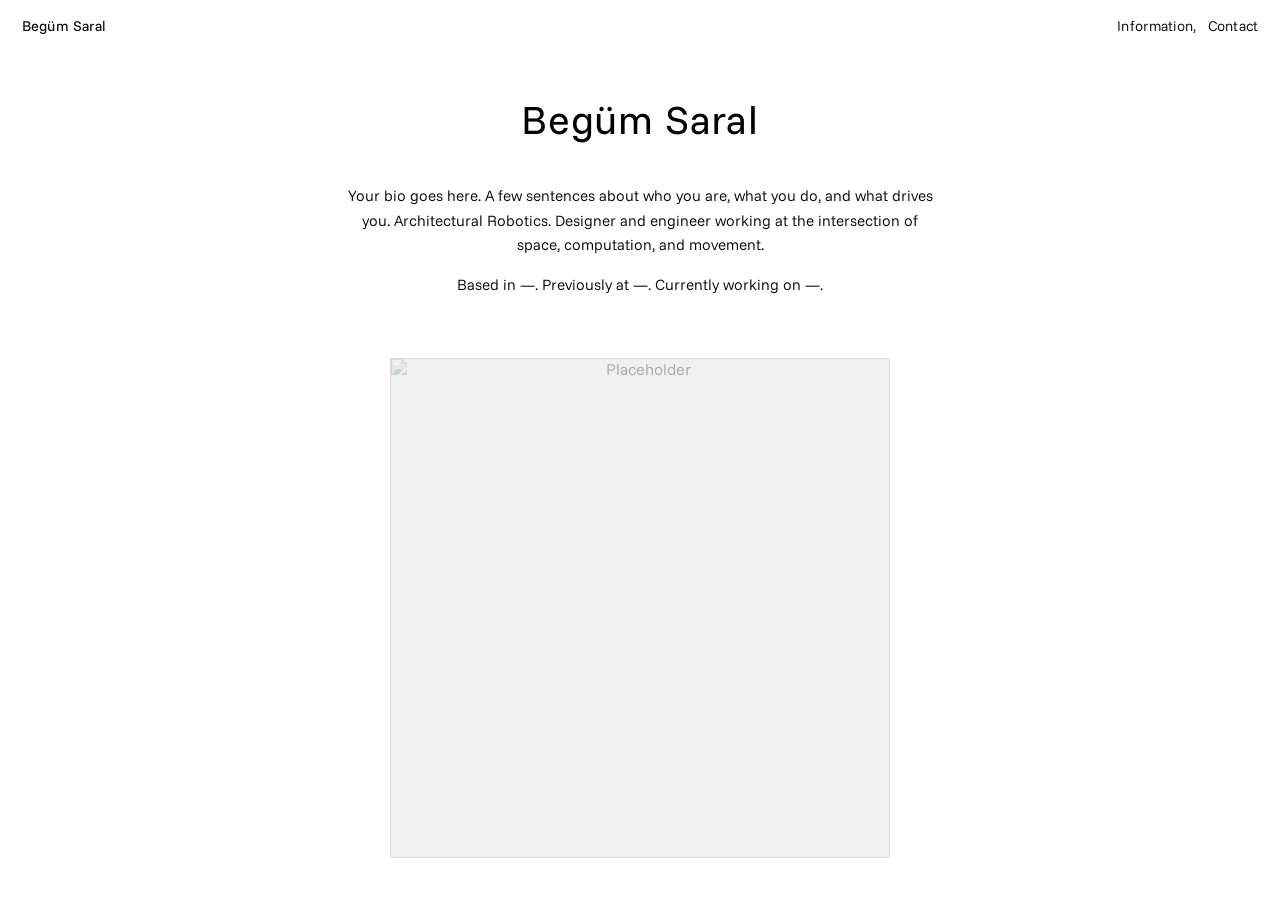
==== information.html @ a5c35fdb "Clean white version" ====
<!DOCTYPE html>
<html lang="en">
<head>
    <meta charset="UTF-8">
    <meta name="viewport" content="width=device-width, initial-scale=1.0">
    <link rel="stylesheet" href="style.css">
    <link href="https://fonts.googleapis.com/css2?family=Funnel+Sans:wght@300;400&display=swap" rel="stylesheet">
    <title>Information | Begüm Saral</title>
</head>
<body>

    <!-- ── NAV ── -->
    <nav>
        <a href="index.html" class="nav-name" style="text-decoration: none; color: inherit; cursor: pointer;">Begüm Saral</a>
        <div class="nav-links">
            <button onclick="window.location.href='information.html'">Information,</button>
            <button onclick="openPanel('contactPanel')">Contact</button>
        </div>
    </nav>

    <!-- ── INFORMATION PAGE ── -->
    <div id="informationPage">
        <div class="info-container">
            <h1>Begüm Saral</h1>
            <div class="info-content">
                <p>Your bio goes here. A few sentences about who you are, what you do, and what drives you. Architectural Robotics. Designer and engineer working at the intersection of space, computation, and movement.</p>
                <p>Based in —. Previously at —. Currently working on —.</p>
            </div>
            <div class="info-image">
                <img src="images/placeholder.jpg" alt="Placeholder" onerror="this.style.opacity='0.3'">
            </div>
        </div>
    </div>

    <!-- ── CONTACT PANEL ── -->
    <div class="panel" id="contactPanel">
        <div class="panel-inner">
            <button class="close-btn" onclick="closePanel('contactPanel')">Close</button>
            <div class="panel-content">
                <h2>Contact</h2>
                <p><a href="mailto:saral.begum@gmail.com">saral.begum@gmail.com</a></p>
                <p><a href="https://github.com/begums" target="_blank">GitHub ↗</a></p>
            </div>
        </div>
    </div>

    <script>
        // ── Panels ──
        function openPanel(id) {
            document.getElementById(id).classList.add('active');
            document.body.style.overflow = 'hidden';
        }
        function closePanel(id) {
            document.getElementById(id).classList.remove('active');
            document.body.style.overflow = '';
        }
        document.querySelectorAll('.panel').forEach(panel => {
            panel.addEventListener('click', e => {
                if (e.target === panel) closePanel(panel.id);
            });
        });
        document.addEventListener('keydown', e => {
            if (e.key === 'Escape')
                document.querySelectorAll('.panel.active').forEach(p => closePanel(p.id));
        });
    </script>
</body>
</html>
---- style.css ----
/* ── Variables ── */
:root {
    --bg:      #ffffff;   
    --ink:     #000000;
    --muted:   #999999;
    --panel-bg:#b5836f;
    --font:    'Funnel Sans', sans-serif;
}

/* ── Reset ── */
*, *::before, *::after { box-sizing: border-box; margin: 0; padding: 0; }

html, body {
    height: 100%;
    overflow: hidden; /* no page scroll — only strip scrolls */
}

body {
    background: var(--bg);
    color: var(--ink);
    font-family: var(--font);
    font-weight: 300;
}

/* ── NAV ── */
nav {
    position: fixed;
    top: 0; left: 0; right: 0;
    z-index: 50;
    height: 52px;
    display: flex;
    align-items: center;
    justify-content: space-between;
    padding: 0 22px;
}

.nav-name {
    font-size: 0.9rem;
    font-weight: 400;
    letter-spacing: 0.01em;
    color: var(--ink);
}

.nav-links {
    display: flex;
    gap: 12px;
}

.nav-links button {
    background: none;
    border: none;
    font-family: var(--font);
    font-size: 0.9rem;
    font-weight: 300;
    color: var(--ink);
    cursor: pointer;
    padding: 0;
    letter-spacing: 0.01em;
    transition: opacity 0.15s;
}
.nav-links button:hover { opacity: 0.5; }

/* ── SCROLL STRIP ── */
#scrollStrip {
    position: fixed;
    top: 52px; bottom: 0; left: 0; right: 0;
    overflow-x: scroll;
    overflow-y: hidden;
    cursor: grab;
    scroll-behavior: smooth;
    -webkit-overflow-scrolling: touch;
    scrollbar-width: none;
}
#scrollStrip::-webkit-scrollbar { display: none; }

#scrollTrack {
    display: flex;
    align-items: flex-end;
    gap: 0;
    height: 100%;
    padding: 0;
    width: max-content;
}

/* ── PROJECT ITEM ── */
.project-item {
    position: relative;
    flex-shrink: 0;
    cursor: pointer;
    display: flex;
    flex-direction: column;
    align-items: flex-start;
    gap: 0px;
    padding-bottom: 0px;
}

.proj-img-wrap {
    position: relative;
    width: auto;
    height: auto;
    background: #ffffff;
    overflow: hidden;
}

.proj-img-wrap img {
    width: 100%; height: 100%;
    object-fit: contain;
    display: block;
    transition: transform 0.5s ease;
    filter: grayscale(15%);
}
.project-item:hover .proj-img-wrap img {
    transform: scale(1.03);
    filter: grayscale(0%);
}

/* Fallback number when no image */
.proj-num {
    position: absolute;
    bottom: 12px; right: 16px;
    font-size: 4rem;
    font-weight: 300;
    color: rgba(0,0,0,0.12);
    line-height: 1;
    pointer-events: none;
}
.proj-img-wrap.no-img img { display: none; }
.proj-img-wrap:not(.no-img) .proj-num { display: none; }

/* Label above image */
.proj-label-top {
    display: flex;
    flex-direction: column;
    gap: 2px;
    padding-left: 8px;
}
.proj-title-top {
    font-size: 0.88rem;
    font-weight: 400;
    color: var(--ink);
    line-height: 1.2;
    white-space: nowrap;
}

/* Items align to bottom for image only */
.project-item { margin: 0; padding: 0; }

/* ── Panels (Bio, Contact) ── */
.panel {
    position: fixed;
    inset: 0;
    z-index: 200;
    display: flex;
    align-items: stretch;
    justify-content: flex-end;
    pointer-events: none;
    opacity: 0;
    transition: opacity 0.3s ease;
}
.panel.active {
    pointer-events: all;
    opacity: 1;
}
.panel.active .panel-inner {
    transform: translateX(0);
}

.panel-inner {
    background: var(--panel-bg);
    width: 480px;
    max-width: 100vw;
    height: 100%;
    overflow-y: auto;
    position: relative;
    transform: translateX(40px);
    transition: transform 0.4s cubic-bezier(0.22, 1, 0.36, 1);
    display: flex;
    flex-direction: column;
}

/* Close button */
.close-btn {
    position: sticky;
    top: 0;
    align-self: flex-end;
    background: none;
    border: none;
    font-family: var(--font);
    font-size: 0.78rem;
    font-weight: 300;
    letter-spacing: 0.08em;
    text-transform: uppercase;
    color: var(--muted);
    cursor: pointer;
    padding: 22px 28px 0;
    transition: color 0.15s;
    z-index: 10;
}
.close-btn:hover { color: var(--ink); }

/* Panel content */
.panel-content {
    padding: 32px 40px 60px;
    flex: 1;
}

.panel-content h2 {
    font-size: 1.1rem;
    font-weight: 400;
    letter-spacing: 0.01em;
    margin-bottom: 28px;
    color: var(--ink);
}

.panel-content p {
    font-size: 0.88rem;
    line-height: 1.85;
    color: var(--ink);
    opacity: 0.75;
    margin-bottom: 16px;
}

.panel-content a {
    color: var(--ink);
    text-decoration: none;
    border-bottom: 1px solid rgba(0,0,0,0.2);
    transition: border-color 0.15s;
}
.panel-content a:hover { border-color: var(--ink); }

/* Project panel layout */
.project-panel-content {
    padding: 0;
    display: flex;
    flex-direction: column;
}

.panel-img {
    width: 100%;
    aspect-ratio: 4/3;
    background: #b5c89a;
    overflow: hidden;
    flex-shrink: 0;
}
.panel-img img {
    width: 100%; height: 100%;
    object-fit: cover;
    display: block;
    filter: grayscale(10%);
}

.panel-text {
    padding: 32px 40px 60px;
    display: flex;
    flex-direction: column;
    gap: 14px;
}

.panel-text .proj-tag {
    font-size: 0.68rem;
    letter-spacing: 0.12em;
    text-transform: uppercase;
    color: var(--muted);
}

.panel-text h2 {
    font-size: 1.3rem;
    font-weight: 400;
    margin: 0;
    line-height: 1.3;
}

.panel-text p {
    font-size: 0.86rem;
    line-height: 1.85;
    color: var(--ink);
    opacity: 0.7;
    margin: 0;
}

.tech-list {
    display: flex;
    flex-wrap: wrap;
    gap: 8px;
    margin-top: 4px;
}
.tech-list span {
    font-size: 0.7rem;
    letter-spacing: 0.1em;
    text-transform: uppercase;
    color: var(--muted);
    border: 1px solid rgba(0,0,0,0.18);
    padding: 3px 10px;
}

.ext-link {
    display: inline-block;
    margin-top: 8px;
    font-size: 0.78rem;
    letter-spacing: 0.08em;
    text-transform: uppercase;
    color: var(--ink);
    text-decoration: none;
    border-bottom: 1px solid rgba(0,0,0,0.3);
    width: fit-content;
    transition: border-color 0.15s, opacity 0.15s;
}
.ext-link:hover { opacity: 0.5; }

/* ── Information Page ── */
#informationPage {
    margin-top: 52px;
    height: calc(100vh - 52px);
    overflow-y: auto;
    display: flex;
    align-items: center;
    justify-content: center;
    padding: 60px 40px;
}

.info-container {
    max-width: 600px;
    display: flex;
    flex-direction: column;
    align-items: center;
    text-align: center;
}

#informationPage h1 {
    font-size: 2.5rem;
    font-weight: 400;
    margin-bottom: 40px;
    letter-spacing: 0.02em;
}

.info-content {
    margin-bottom: 60px;
    font-size: 0.95rem;
    line-height: 1.6;
    color: var(--ink);
}

.info-content p {
    margin-bottom: 16px;
}

.info-content p:last-child {
    margin-bottom: 0;
}

.info-image {
    width: 100%;
    max-width: 500px;
    aspect-ratio: 1;
    background: #f0f0f0;
    border: 1px solid #ddd;
    overflow: hidden;
}

.info-image img {
    width: 100%;
    height: 100%;
    object-fit: cover;
    display: block;
}

/* ── Mobile ── */
@media (max-width: 600px) {
    nav { padding: 0 20px; }
    #scrollTrack { padding: 0; }
    .proj-img-wrap { width: 260px !important; height: calc(100vh - 52px) !important; }
    .project-item { margin: 0 !important; }
    .panel-inner { width: 100vw; }
    .panel-content { padding: 24px 24px 48px; }
    .panel-text { padding: 24px 24px 48px; }
}
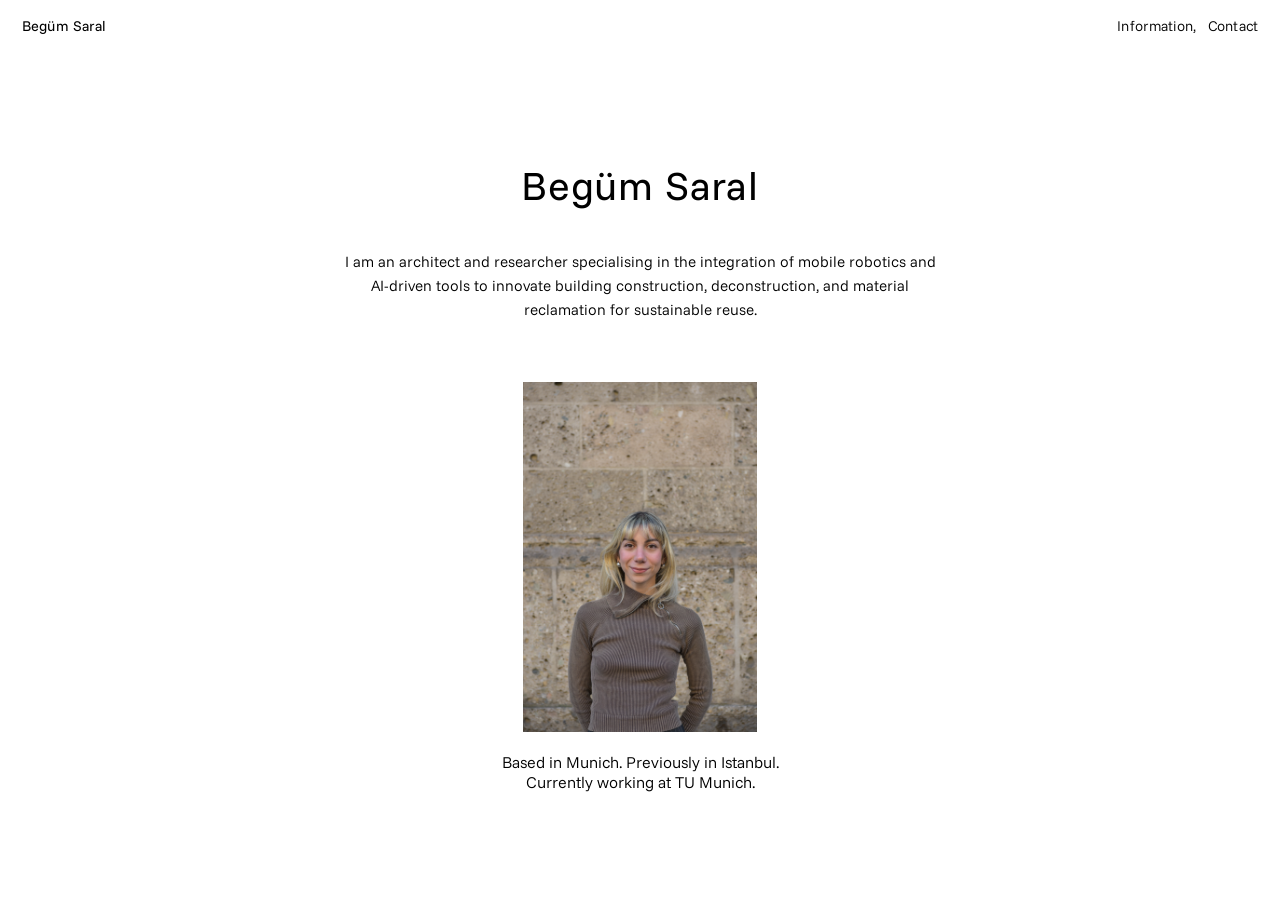
==== commit f4fcbf89: "Updates" ====
--- a/information.html
+++ b/information.html
@@ -23,11 +23,14 @@
         <div class="info-container">
             <h1>Begüm Saral</h1>
             <div class="info-content">
-                <p>Your bio goes here. A few sentences about who you are, what you do, and what drives you. Architectural Robotics. Designer and engineer working at the intersection of space, computation, and movement.</p>
-                <p>Based in —. Previously at —. Currently working on —.</p>
+                <p>I am an architect and researcher specialising in the integration of mobile robotics and AI-driven tools to innovate building construction, deconstruction, and material reclamation for sustainable reuse.</p>
             </div>
             <div class="info-image">
-                <img src="images/placeholder.jpg" alt="Placeholder" onerror="this.style.opacity='0.3'">
+                <img src="images/profile-image.jpg" alt="Profile" onerror="this.style.opacity='0.3'">
+            </div>
+            <div class="info-location">
+                <p>Based in Munich. Previously in Istanbul.</p>
+                <p>Currently working at TU Munich.</p>
             </div>
         </div>
     </div>
@@ -38,8 +41,10 @@
             <button class="close-btn" onclick="closePanel('contactPanel')">Close</button>
             <div class="panel-content">
                 <h2>Contact</h2>
+                <p><a href="mailto:begum.saral@tum.de">begum.saral@tum.de</a></p>
                 <p><a href="mailto:saral.begum@gmail.com">saral.begum@gmail.com</a></p>
                 <p><a href="https://github.com/begums" target="_blank">GitHub ↗</a></p>
+                <p><a href="https://www.linkedin.com/in/begum-saral/" target="_blank">LinkedIn ↗</a></p>
             </div>
         </div>
     </div>
--- a/style.css
+++ b/style.css
@@ -350,17 +350,16 @@
 
 .info-image {
     width: 100%;
-    max-width: 500px;
+    max-width: 350px;
     aspect-ratio: 1;
-    background: #f0f0f0;
-    border: 1px solid #ddd;
     overflow: hidden;
+    margin-bottom: 20px;
 }
 
 .info-image img {
     width: 100%;
     height: 100%;
-    object-fit: cover;
+    object-fit: contain;
     display: block;
 }
 
